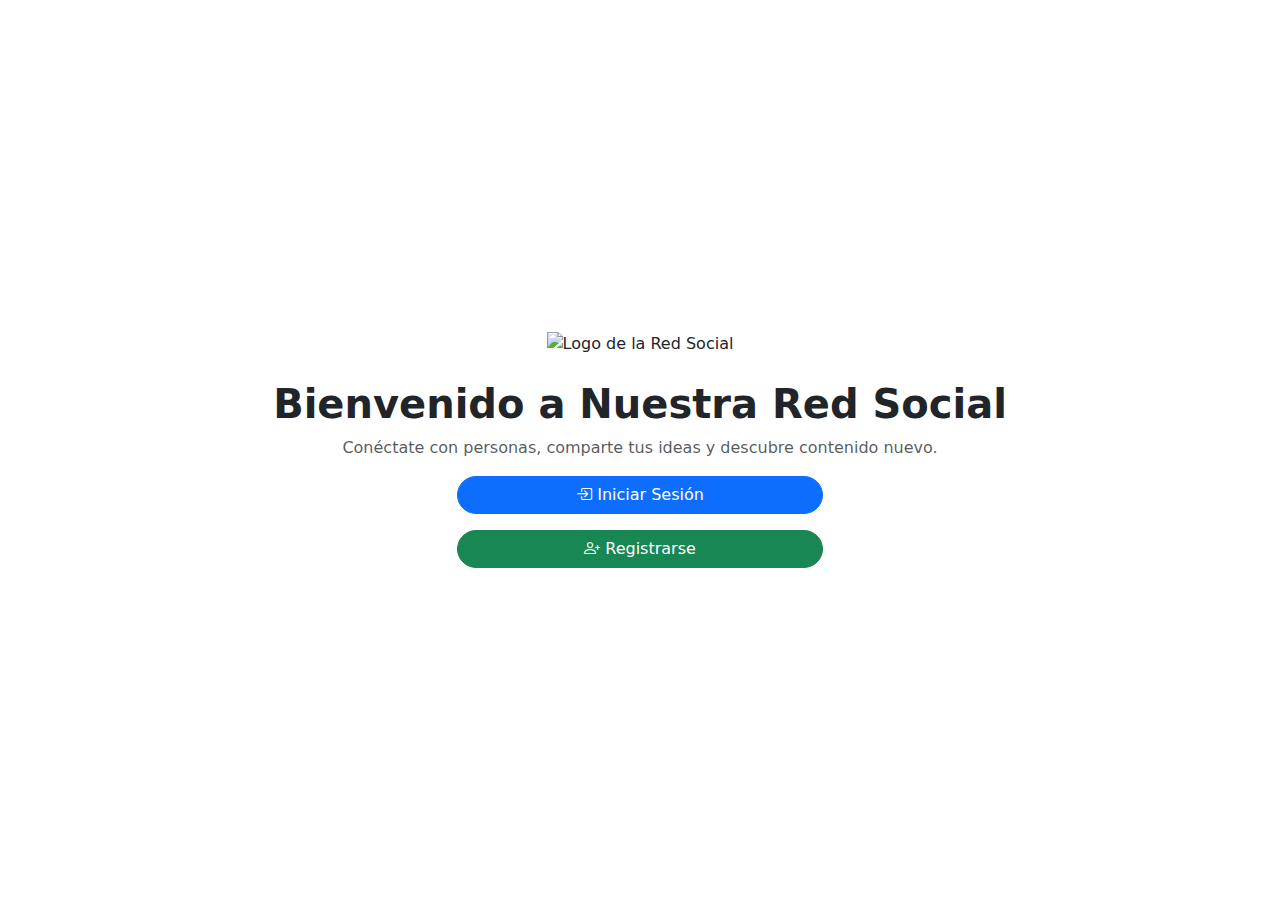
==== index.html @ 5aa83fd3 "Add files via upload" ====
<!DOCTYPE html>
<html lang="es">
<head>
    <meta charset="UTF-8">
    <meta name="viewport" content="width=device-width, initial-scale=1.0">
    <meta name="description" content="Bienvenido a nuestra red social. Conéctate, comparte y descubre contenido nuevo.">
    <title>Bienvenido a Nuestra Red Social</title>
    <!-- Bootstrap CSS -->
    <link href="https://cdn.jsdelivr.net/npm/bootstrap@5.3.0/dist/css/bootstrap.min.css" rel="stylesheet">
    <!-- Bootstrap Icons -->
    <link href="https://cdn.jsdelivr.net/npm/bootstrap-icons/font/bootstrap-icons.css" rel="stylesheet">
    <!-- Custom CSS -->
    <link href="public/css/style.css" rel="stylesheet">
    <link href="public/css/login.css" rel="stylesheet">
    <link href="public/css/register.css" rel="stylesheet">
</head>
<body class="d-flex align-items-center justify-content-center vh-100">
    <div class="text-center">
        <img src="public/images/logo.png" alt="Logo de la Red Social" class="mb-4" width="200">
        <h1 class="fw-bold">Bienvenido a Nuestra Red Social</h1>
        <p class="text-muted">Conéctate con personas, comparte tus ideas y descubre contenido nuevo.</p>
        <div class="d-grid gap-3 col-6 mx-auto">
            <button style="border-radius: 20px;" type="button" class="btn btn-primary" data-bs-toggle="modal" data-bs-target="#loginModal">
                <i class="bi bi-box-arrow-in-right"></i> Iniciar Sesión
            </button>
            <button style="border-radius: 20px;" type="button" class="btn btn-success" data-bs-toggle="modal" data-bs-target="#registerModal">
                <i class="bi bi-person-plus"></i> Registrarse
            </button>
        </div>
    </div>

    <!-- Modal de Inicio de Sesión -->
    <div class="modal fade" id="loginModal" tabindex="-1" aria-labelledby="loginModalLabel" aria-hidden="true">
        <div class="modal-dialog">
            <div class="modal-content login-modal">
                <div class="modal-header">
                    <h5 class="modal-title" id="loginModalLabel">Iniciar Sesión</h5>
                    <button type="button" class="btn-close" data-bs-dismiss="modal" aria-label="Close"></button>
                </div>
                <div class="modal-body">
                    <!-- Contenido del formulario de inicio de sesión -->
                    <form action="pages/login.php" method="post">
                        <div class="mb-3">
                            <label for="username" class="form-label">Usuario</label>
                            <input type="text" class="form-control" id="username" name="username" required>
                        </div>
                        <div class="mb-3">
                            <label for="password" class="form-label">Contraseña</label>
                            <input type="password" class="form-control" id="password" name="password" required>
                        </div>
                        <button type="submit" class="btn btn-primary">Iniciar Sesión</button>
                    </form>
                </div>
            </div>
        </div>
    </div>

    <!-- Modal de Registro -->
    <div class="modal fade" id="registerModal" tabindex="-1" aria-labelledby="registerModalLabel" aria-hidden="true">
        <div class="modal-dialog">
            <div class="modal-content register-modal">
                <div class="modal-header">
                    <h5 class="modal-title" id="registerModalLabel">Registrarse</h5>
                    <button type="button" class="btn-close" data-bs-dismiss="modal" aria-label="Close"></button>
                </div>
                <div class="modal-body">
                    <!-- Contenido del formulario de registro -->
                    <form action="pages/register.php" method="post" enctype="multipart/form-data">
                        <div class="mb-3">
                            <label for="register-username" class="form-label">Nombre de Usuario</label>
                            <input type="text" class="form-control" id="register-username" name="username" required>
                        </div>
                        <div class="mb-3">
                            <label for="register-email" class="form-label">Correo</label>
                            <input type="email" class="form-control" id="register-email" name="email" required>
                        </div>
                        <div class="mb-3">
                            <label for="register-password" class="form-label">Contraseña</label>
                            <input type="password" class="form-control" id="register-password" name="password" required>
                        </div>
                        <div class="mb-3">
                            <label for="register-photo" class="form-label">Foto de Perfil</label>
                            <input type="file" class="form-control" id="register-photo" name="photo" accept="image/*" required>
                        </div>
                        <button type="submit" class="btn btn-success">Registrarse</button>
                    </form>
                </div>
            </div>
        </div>
    </div>

    <!-- Bootstrap JS (opcional) -->
    <script src="https://cdn.jsdelivr.net/npm/bootstrap@5.3.0/dist/js/bootstrap.bundle.min.js"></script>
</body>
</html>
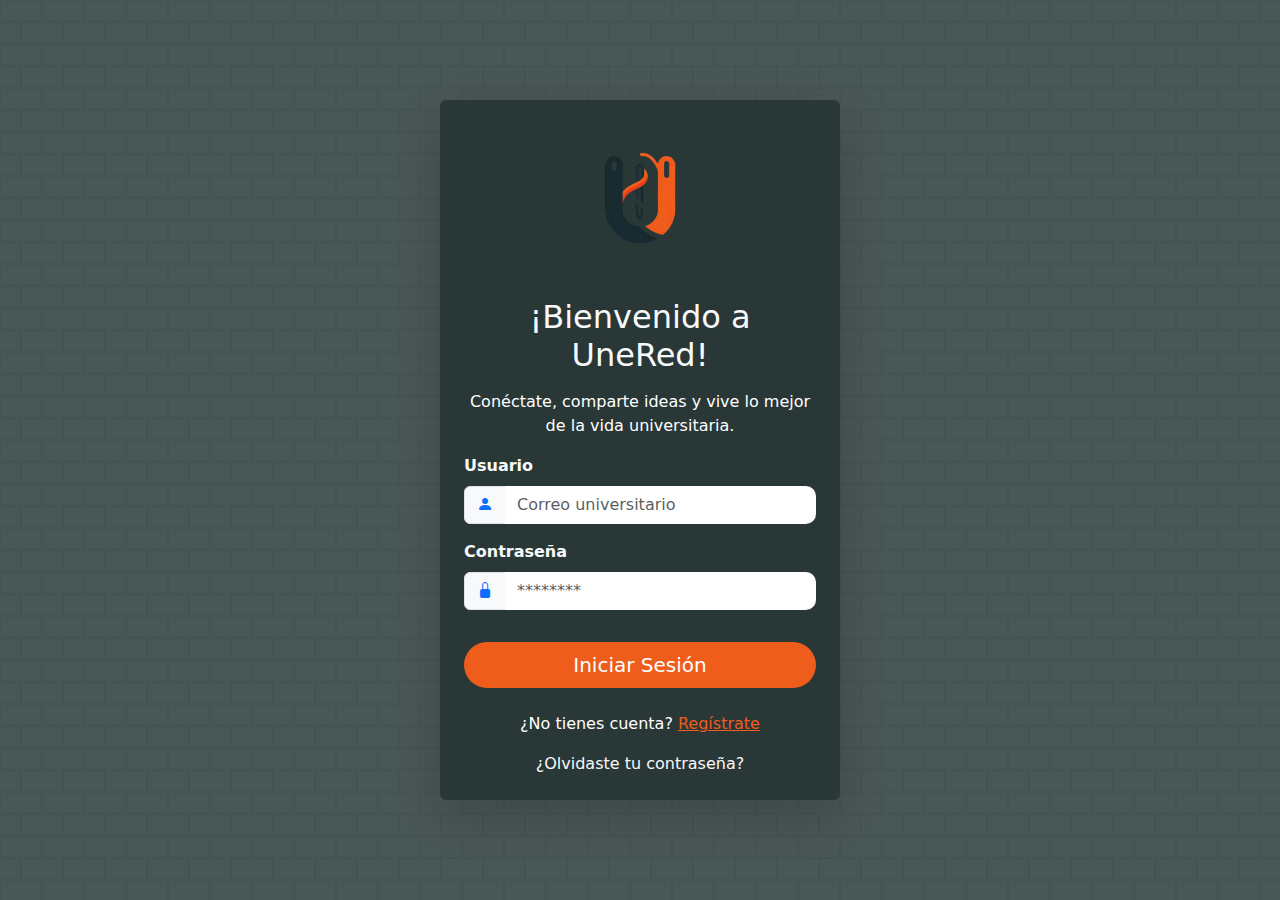
==== commit b4340802: "Versión definitiva" ====
--- a/index.html
+++ b/index.html
@@ -3,93 +3,102 @@
 <head>
     <meta charset="UTF-8">
     <meta name="viewport" content="width=device-width, initial-scale=1.0">
-    <meta name="description" content="Bienvenido a nuestra red social. Conéctate, comparte y descubre contenido nuevo.">
-    <title>Bienvenido a Nuestra Red Social</title>
+    <meta name="description" content="Únete a la red social universitaria más innovadora.">
+    <title>Unered - Bienvenido</title>
     <!-- Bootstrap CSS -->
     <link href="https://cdn.jsdelivr.net/npm/bootstrap@5.3.0/dist/css/bootstrap.min.css" rel="stylesheet">
     <!-- Bootstrap Icons -->
     <link href="https://cdn.jsdelivr.net/npm/bootstrap-icons/font/bootstrap-icons.css" rel="stylesheet">
     <!-- Custom CSS -->
-    <link href="public/css/style.css" rel="stylesheet">
-    <link href="public/css/login.css" rel="stylesheet">
-    <link href="public/css/register.css" rel="stylesheet">
+    <link href="./public/css/style.css" rel="stylesheet">
 </head>
-<body class="d-flex align-items-center justify-content-center vh-100">
-    <div class="text-center">
-        <img src="public/images/logo.png" alt="Logo de la Red Social" class="mb-4" width="200">
-        <h1 class="fw-bold">Bienvenido a Nuestra Red Social</h1>
-        <p class="text-muted">Conéctate con personas, comparte tus ideas y descubre contenido nuevo.</p>
-        <div class="d-grid gap-3 col-6 mx-auto">
-            <button style="border-radius: 20px;" type="button" class="btn btn-primary" data-bs-toggle="modal" data-bs-target="#loginModal">
-                <i class="bi bi-box-arrow-in-right"></i> Iniciar Sesión
-            </button>
-            <button style="border-radius: 20px;" type="button" class="btn btn-success" data-bs-toggle="modal" data-bs-target="#registerModal">
-                <i class="bi bi-person-plus"></i> Registrarse
-            </button>
-        </div>
-    </div>
+<body>
+    <!-- Fondo dinámico -->
+    <div class="login-bg d-flex align-items-center justify-content-center vh-100">
+        <!-- Tarjeta de login -->
+        <div class="login-card text-center shadow-lg p-4 rounded">
+            <img src="public/images/logo.png" alt="Logo Unered" class="mb-4 logo-img">
+            <h2 class="text-light mb-3">¡Bienvenido a UneRed!</h2>
+            <p class="text-secondaryy">Conéctate, comparte ideas y vive lo mejor de la vida universitaria.</p>
+            <form action="./controllers/login.php" method="post" class="text-start">
+                <div class="mb-3">
+                    <label for="username" class="form-label text-light fw-bold">Usuario</label>
+                    <div class="input-group">
+                        <span class="input-group-text"><i class="bi bi-person-fill text-primary"></i></span>
+                        <input type="email" class="form-control input-field" id="username" name="username" placeholder="Correo universitario" required>
+                    </div>
+                </div>
+                <div class="mb-3">
+                    <label for="contrasena" class="form-label text-light fw-bold">Contraseña</label>
+                    <div class="input-group">
+                        <span class="input-group-text"><i class="bi bi-lock-fill text-primary"></i></span>
+                        <input type="password" class="form-control input-field" id="contrasena" name="contrasena" placeholder="********" required>
+                    </div>
+                </div>
+                <button type="submit" class="btn btn-orange btn-lg w-100 rounded-pill mt-3">Iniciar Sesión</button>
+            </form>
 
-    <!-- Modal de Inicio de Sesión -->
-    <div class="modal fade" id="loginModal" tabindex="-1" aria-labelledby="loginModalLabel" aria-hidden="true">
-        <div class="modal-dialog">
-            <div class="modal-content login-modal">
-                <div class="modal-header">
-                    <h5 class="modal-title" id="loginModalLabel">Iniciar Sesión</h5>
-                    <button type="button" class="btn-close" data-bs-dismiss="modal" aria-label="Close"></button>
-                </div>
-                <div class="modal-body">
-                    <!-- Contenido del formulario de inicio de sesión -->
-                    <form action="pages/login.php" method="post">
-                        <div class="mb-3">
-                            <label for="username" class="form-label">Usuario</label>
-                            <input type="text" class="form-control" id="username" name="username" required>
-                        </div>
-                        <div class="mb-3">
-                            <label for="password" class="form-label">Contraseña</label>
-                            <input type="password" class="form-control" id="password" name="password" required>
-                        </div>
-                        <button type="submit" class="btn btn-primary">Iniciar Sesión</button>
-                    </form>
-                </div>
+            <div class="text-center mt-4">
+                <p class="text-secondaryy">¿No tienes cuenta? <a href="#" data-bs-toggle="modal" data-bs-target="#registerModal" class="text-orange">Regístrate</a></p>
+                <a href="#" class="text-light text-decoration-none">¿Olvidaste tu contraseña?</a>
             </div>
         </div>
     </div>
 
-    <!-- Modal de Registro -->
-    <div class="modal fade" id="registerModal" tabindex="-1" aria-labelledby="registerModalLabel" aria-hidden="true">
-        <div class="modal-dialog">
-            <div class="modal-content register-modal">
-                <div class="modal-header">
-                    <h5 class="modal-title" id="registerModalLabel">Registrarse</h5>
-                    <button type="button" class="btn-close" data-bs-dismiss="modal" aria-label="Close"></button>
-                </div>
-                <div class="modal-body">
-                    <!-- Contenido del formulario de registro -->
-                    <form action="pages/register.php" method="post" enctype="multipart/form-data">
-                        <div class="mb-3">
-                            <label for="register-username" class="form-label">Nombre de Usuario</label>
-                            <input type="text" class="form-control" id="register-username" name="username" required>
-                        </div>
-                        <div class="mb-3">
-                            <label for="register-email" class="form-label">Correo</label>
-                            <input type="email" class="form-control" id="register-email" name="email" required>
-                        </div>
-                        <div class="mb-3">
-                            <label for="register-password" class="form-label">Contraseña</label>
-                            <input type="password" class="form-control" id="register-password" name="password" required>
-                        </div>
-                        <div class="mb-3">
-                            <label for="register-photo" class="form-label">Foto de Perfil</label>
-                            <input type="file" class="form-control" id="register-photo" name="photo" accept="image/*" required>
-                        </div>
-                        <button type="submit" class="btn btn-success">Registrarse</button>
-                    </form>
-                </div>
+<!-- Modal de Registro -->
+<div style="background: rgba(0, 0, 0, 0.85); color: white;" class="modal fade" id="registerModal" tabindex="-1" aria-labelledby="registerModalLabel" aria-hidden="true">
+    <div class="modal-dialog modal-dialog-centered">
+        <div class="modal-content" style="background-color: #293737; border-radius: 15px; box-shadow: 0 8px 20px rgba(0, 0, 0, 0.3); color: white; padding: 20px; border: none;">
+            <div class="modal-header" style="border-bottom: 1px solid rgba(255, 255, 255, 0.3);">
+                <h5 class="modal-title" id="registerModalLabel" style="font-size: 1.5rem; font-weight: bold; color: #ee5d1c; text-shadow: 1px 1px 3px rgba(0, 0, 0, 0.5);">Crea tu cuenta en Unered</h5>
+                <button type="button" class="btn-close" data-bs-dismiss="modal" aria-label="Close" style="color: white; opacity: 0.8;"></button>
+            </div>
+            <div class="modal-body">
+                <form action="./controllers/register.php" method="post">
+                    <div class="mb-3">
+                        <label for="nombre" class="form-label" style="font-size: 1rem; color: white;">Nombre</label>
+                        <input type="text" class="form-control" id="nombre" name="nombre" required style="background-color: rgba(255, 255, 255, 0.1); border: 1px solid rgba(255, 255, 255, 0.3); color: white; border-radius: 10px; padding: 10px;">
+                    </div>
+                    <div class="mb-3">
+                        <label for="apellido" class="form-label" style="font-size: 1rem; color: white;">Apellido</label>
+                        <input type="text" class="form-control" id="apellido" name="apellido" required style="background-color: rgba(255, 255, 255, 0.1); border: 1px solid rgba(255, 255, 255, 0.3); color: white; border-radius: 10px; padding: 10px;">
+                    </div>
+                    <div class="mb-3">
+                        <label for="email" class="form-label" style="font-size: 1rem; color: white;">Correo Electrónico</label>
+                        <input type="email" class="form-control" id="email" name="email" required style="background-color: rgba(255, 255, 255, 0.1); border: 1px solid rgba(255, 255, 255, 0.3); color: white; border-radius: 10px; padding: 10px;">
+                    </div>
+                    <div class="mb-3">
+                        <label for="password" class="form-label" style="font-size: 1rem; color: white;">Contraseña</label>
+                        <input type="password" class="form-control" id="password" name="password" required style="background-color: rgba(255, 255, 255, 0.1); border: 1px solid rgba(255, 255, 255, 0.3); color: white; border-radius: 10px; padding: 10px;">
+                    </div>
+                    <div class="mb-3">
+                        <label for="carrera" class="form-label" style="font-size: 1rem; color: white;">Carrera</label>
+                        <input type="text" class="form-control" id="carrera" name="carrera" required style="background-color: rgba(255, 255, 255, 0.1); border: 1px solid rgba(255, 255, 255, 0.3); color: white; border-radius: 10px; padding: 10px;">
+                    </div>
+                    <div class="mb-3">
+                        <label for="semestre" class="form-label" style="font-size: 1rem; color: white;">Semestre</label>
+                        <select class="form-control" id="semestre" name="semestre" required style="background-color: rgba(255, 255, 255, 0.1); border: 1px solid rgba(255, 255, 255, 0.3); color: white; border-radius: 10px; padding: 10px;">
+                            <option value="I" style="background-color: #3f4b4b; color: white;">I</option>
+                            <option value="II" style="background-color: #3f4b4b; color: white;">II</option>
+                            <option value="III" style="background-color: #3f4b4b; color: white;">III</option>
+                            <option value="IV" style="background-color: #3f4b4b; color: white;">IV</option>
+                            <option value="V" style="background-color: #3f4b4b; color: white;">V</option>
+                            <option value="VI" style="background-color: #3f4b4b; color: white;">VI</option>
+                            <option value="VII" style="background-color: #3f4b4b; color: white;">VII</option>
+                            <option value="VIII" style="background-color: #3f4b4b; color: white;">VIII</option>
+                            <option value="IX" style="background-color: #3f4b4b; color: white;">IX</option>
+                            <option value="X" style="background-color: #3f4b4b; color: white;">X</option>
+                        </select>
+                    </div>
+                    <button type="submit" class="btn" style="background-color: #ee5d1c; border: none; color: white; padding: 10px 20px; border-radius: 20px; font-size: 1rem; font-weight: bold; cursor: pointer;">Registrarse</button>
+                </form>
             </div>
         </div>
     </div>
+</div>
 
-    <!-- Bootstrap JS (opcional) -->
+
+    <!-- Bootstrap JS -->
     <script src="https://cdn.jsdelivr.net/npm/bootstrap@5.3.0/dist/js/bootstrap.bundle.min.js"></script>
 </body>
-</html>
+</html>--- a/public/css/style.css
+++ b/public/css/style.css
@@ -0,0 +1,64 @@
+/* Fondo dinámico */
+.login-bg {
+    background-color: #4a5757;
+    background-image: url("data:image/svg+xml,%3Csvg width='42' height='44' viewBox='0 0 42 44' xmlns='http://www.w3.org/2000/svg'%3E%3Cg id='Page-1' fill='none' fill-rule='evenodd'%3E%3Cg id='brick-wall' fill='%23293737' fill-opacity='0.14'%3E%3Cpath d='M0 0h42v44H0V0zm1 1h40v20H1V1zM0 23h20v20H0V23zm22 0h20v20H22V23z'/%3E%3C/g%3E%3C/g%3E%3C/svg%3E");
+    /* Cambié el fondo a un gradiente azul y verde */
+    position: relative;
+}
+
+.login-bg::before {
+    content: "";
+    position: absolute;
+    top: 0;
+    left: 0;
+    width: 100%;
+    height: 100%;
+    z-index: 0;
+}
+
+/* Estilo del logo */
+.logo-img {
+    width: 150px;
+    z-index: 2;
+}
+
+/* Tarjeta de login */
+.login-card {
+    max-width: 400px;
+    background-color: #293737;
+    border-radius: 15px;
+    z-index: 2;
+}
+
+/* Entrada de texto */
+.input-field {
+    color: #000000;
+    border: none;
+    border-radius: 10px;
+}
+
+.input-field:focus {
+    border: 2px solid #ee5d1c;
+    box-shadow: 0 0 8px rgba(233, 151, 0, 0.6);
+}
+
+/* Botón */
+.btn-orange {
+    background-color: #ee5d1c;
+    border: none;
+    color: white;
+    transition: all 0.3s ease;
+}
+
+.btn-orange:hover {
+    background-color: #ee5d1c;
+    box-shadow: 0 4px 15px rgba(233, 151, 0, 0.5);
+}
+
+/* Texto de ayuda */
+.text-orange {
+    color: #ee5d1c;
+}
+.text-secondaryy {
+    color: #ffffff;
+}